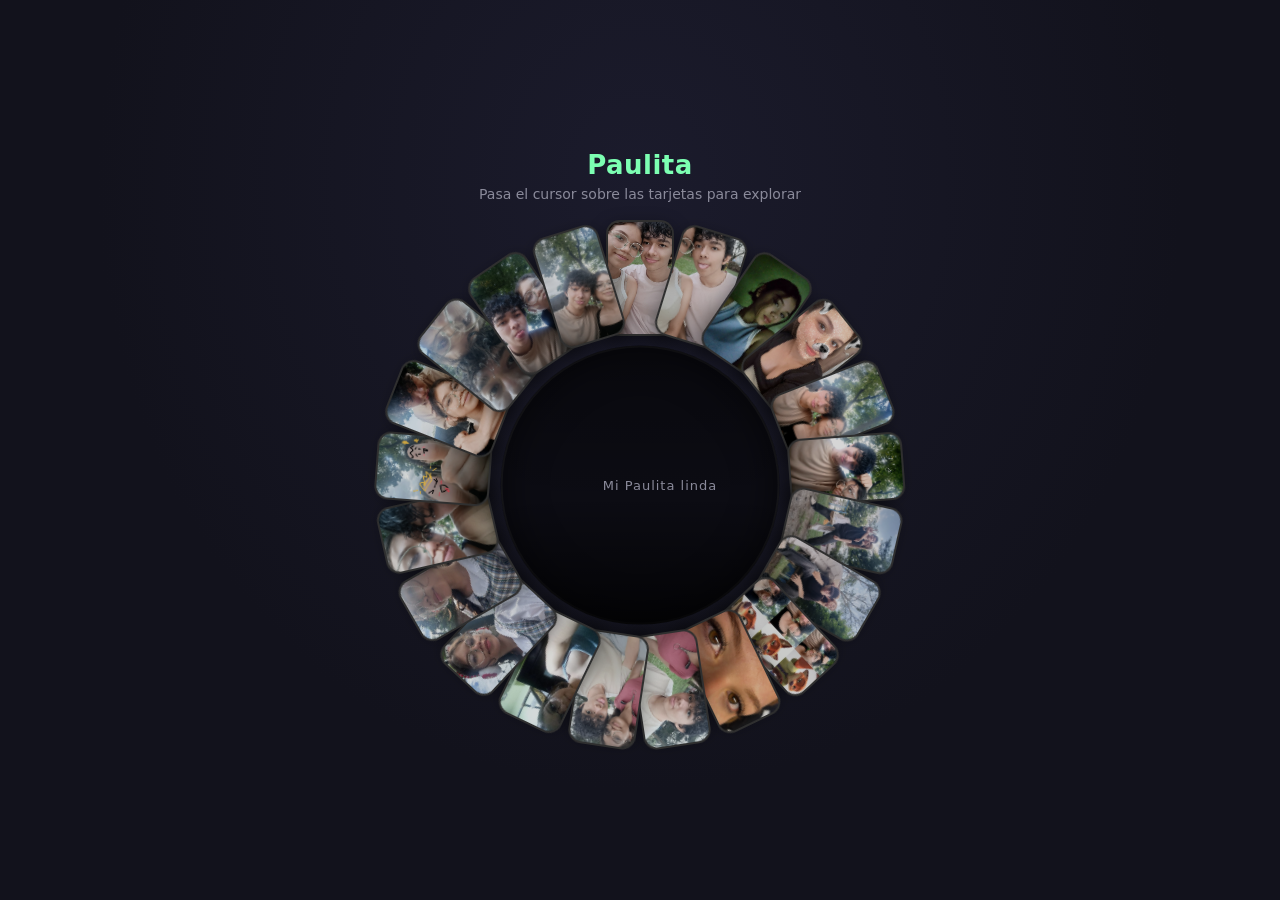
==== index.html @ 3b49a1aa "Primer commit: Estructura del carrusel 3D" ====
<!DOCTYPE html>
<html lang="es">
<head>
<meta charset="UTF-8">
<meta name="viewport" content="width=device-width, initial-scale=1.0">
<title>Paulita</title>
<link rel="stylesheet" href="style.css">
</head>
<body>
 
  <div class="heading">
    <h1>Paulita</h1>
    <p>Pasa el cursor sobre las tarjetas para explorar</p>
  </div>
 
  <div class="wrapper">
    <div class="ring" id="ring"></div>
    <div class="center" id="center">
      <div class="center-img" id="centerImg"></div>
      <div class="center-overlay"></div>
      <div class="center-label" id="centerLabel">
        <span class="title" id="centerTitle"></span>
        <span class="sub" id="centerSub"></span>
      </div>
      <div class="placeholder" id="placeholder">Mi Paulita linda<br></div>
    </div>
  </div>
 
 <div id="modal" class="modal">
    <button class="modal-close" id="modalClose">&times;</button>
    <div class="modal-content">
      <img id="modalImg" src="" alt="Imagen Completa">
      <h2 id="modalTitle">Título</h2>
    </div>
  </div>
  <audio id="bgMusic" src="Oblivion's Mighty Trash - Puro Parcerito  letra.mp3" loop></audio>
  <script src="script.js"></script>
</body>
</html>
---- style.css ----
:root{
    --bg: #12121c;
    --panel: #191926;
    --ring: #0d0d15;
    --accent: #7cffb2;
    --text: #f2f2f5;
    --muted: #8a8a9a;
    
    /* VALORES MODIFICADOS (MÁS GRANDES) */
    --radius: clamp(120px, 23vmin, 280px);
    --item-w: clamp(38px, 7.5vmin, 90px);
    --item-h: clamp(66px, 12.8vmin, 150px);
    --total: 21;
  }
 
  *{ box-sizing: border-box; }
 
  html, body{
    height: 100%;
    margin: 0;
  }
 
  body{
    background: radial-gradient(ellipse at 50% 20%, #1b1b2c 0%, var(--bg) 60%);
    color: var(--text);
    font-family: 'Segoe UI', system-ui, -apple-system, sans-serif;
    display: flex;
    flex-direction: column;
    align-items: center;
    justify-content: center;
    height: 100vh;
    overflow: hidden;
    padding: 12px;
  }
 
  .heading{
    text-align: center;
    z-index: 5;
    pointer-events: none;
    margin-bottom: clamp(8px, 2vmin, 24px);
    flex: 0 0 auto;
  }
 
  .heading h1{
    margin: 0;
    font-size: clamp(18px, 3vmin, 26px);
    letter-spacing: 0.5px;
    color: var(--accent);
    font-weight: 700;
  }
 
  .heading p{
    margin: 6px 0 0;
    color: var(--muted);
    font-size: clamp(11px, 1.6vmin, 14px);
  }
 
  .wrapper{
    position: relative;
    width: calc(var(--radius) * 2 + var(--item-h));
    height: calc(var(--radius) * 2 + var(--item-h));
    display: flex;
    align-items: center;
    justify-content: center;
    perspective: 1400px;
    flex: 0 0 auto;
  }
 
  .ring{
    position: relative;
    width: 100%;
    height: 100%;
    transform-style: preserve-3d;
    animation: spin 40s linear infinite;
  }
 
  .wrapper:hover .ring{
    animation-play-state: paused;
  }
 
  @keyframes spin{
    from{ transform: rotateZ(0deg); }
    to{ transform: rotateZ(360deg); }
  }
 
  .item{
    --i: 0;
    position: absolute;
    top: 50%;
    left: 50%;
    width: var(--item-w);
    height: var(--item-h);
    margin-top: calc(var(--item-h) / -2);
    margin-left: calc(var(--item-w) / -2);
    transform:
      rotate(calc(360deg / var(--total) * var(--i)))
      translateY(calc(var(--radius) * -1));
    border-radius: 14px;
    overflow: hidden;
    cursor: pointer;
    box-shadow: 0 6px 18px rgba(0,0,0,0.45);
    border: 2px solid rgba(255,255,255,0.06);
    transition: transform 0.35s ease, box-shadow 0.35s ease, border-color 0.35s ease;
    background: #222;
  }
 
  .item img{
    width: 100%;
    height: 100%;
    object-fit: cover;
    display: block;
    filter: saturate(0.9) brightness(0.85);
    transition: filter 0.35s ease;
  }
 
  .item:hover{
    transform:
      rotate(calc(360deg / var(--total) * var(--i)))
      translateY(calc(var(--radius) * -1 - 10px))
      scale(1.12);
    box-shadow: 0 10px 30px rgba(124,255,178,0.35);
    border-color: var(--accent);
    z-index: 3;
  }
 
  .item:hover img{
    filter: saturate(1.1) brightness(1);
  }
 
  .center{
    position: absolute;
    top: 50%;
    left: 50%;
    transform: translate(-50%, -50%);
    width: calc(var(--radius) * 2 - var(--item-h) - 20px);
    height: calc(var(--radius) * 2 - var(--item-h) - 20px);
    border-radius: 50%;
    background: var(--ring);
    display: flex;
    align-items: center;
    justify-content: center;
    overflow: hidden;
    box-shadow: inset 0 0 0 2px rgba(255,255,255,0.05), inset 0 0 40px rgba(0,0,0,0.6);
    z-index: 1;
  }
 
  .center-img{
    position: absolute;
    inset: 0;
    background-size: cover;
    background-position: center;
    opacity: 0;
    transition: opacity 0.5s ease, transform 6s ease;
    transform: scale(1.05);
  }
 
  .center-img.active{
    opacity: 1;
    transform: scale(1.15);
  }
 
  .center-overlay{
    position: absolute;
    inset: 0;
    background: linear-gradient(to top, rgba(0,0,0,0.75) 0%, rgba(0,0,0,0.1) 45%, rgba(0,0,0,0.35) 100%);
  }
 
  .center-label{
    position: relative;
    z-index: 2;
    text-align: center;
    padding: 0 20px;
  }
 
  .center-label .title{
    font-size: 15px;
    font-weight: 600;
    color: var(--text);
    opacity: 0;
    transform: translateY(8px);
    transition: opacity 0.35s ease, transform 0.35s ease;
  }
 
  .center-label .title.show{
    opacity: 1;
    transform: translateY(0);
  }
 
  .center-label .sub{
    display: block;
    margin-top: 4px;
    font-size: 11px;
    letter-spacing: 1.5px;
    text-transform: uppercase;
    color: var(--accent);
    opacity: 0;
    transition: opacity 0.35s ease;
  }
 
  .center-label .sub.show{
    opacity: 0.85;
  }
 
  .placeholder{
    position: relative;
    z-index: 2;
    color: var(--muted);
    font-size: 13px;
    letter-spacing: 1px;
    text-align: center;
  }

  .modal {
  position: fixed;
  inset: 0;
  background: rgba(10, 10, 18, 0.92);
  backdrop-filter: blur(8px);
  -webkit-backdrop-filter: blur(8px);
  display: flex;
  align-items: center;
  justify-content: center;
  z-index: 100;
  opacity: 0;
  pointer-events: none;
  transition: opacity 0.4s ease;
  padding: 20px;
}

.modal.open {
  opacity: 1;
  pointer-events: auto;
}

.modal-content {
  max-width: 90vw;
  max-height: 85vh;
  display: flex;
  flex-direction: column;
  align-items: center;
  transform: scale(0.9);
  transition: transform 0.4s cubic-bezier(0.34, 1.56, 0.64, 1);
}

.modal.open .modal-content {
  transform: scale(1);
}

.modal-content img {
  max-width: 100%;
  max-height: 70vh;
  object-fit: contain;
  border-radius: 12px;
  box-shadow: 0 20px 50px rgba(0,0,0,0.6);
  border: 1px solid rgba(255,255,255,0.1);
}

.modal-content h2 {
  margin-top: 16px;
  color: var(--text);
  font-size: clamp(18px, 2.5vmin, 24px);
  text-align: center;
  font-weight: 600;
  letter-spacing: 0.5px;
}

.modal-close {
  position: absolute;
  top: 20px;
  right: 24px;
  background: none;
  border: none;
  color: var(--muted);
  font-size: 38px;
  cursor: pointer;
  transition: color 0.25s, transform 0.25s;
}

.modal-close:hover {
  color: var(--accent);
  transform: scale(1.1);
}

/* Optimización para celulares en horizontal */
@media (max-height: 500px) {
  .modal-content { flex-direction: row; gap: 20px; }
  .modal-content img { max-height: 80vh; }
}
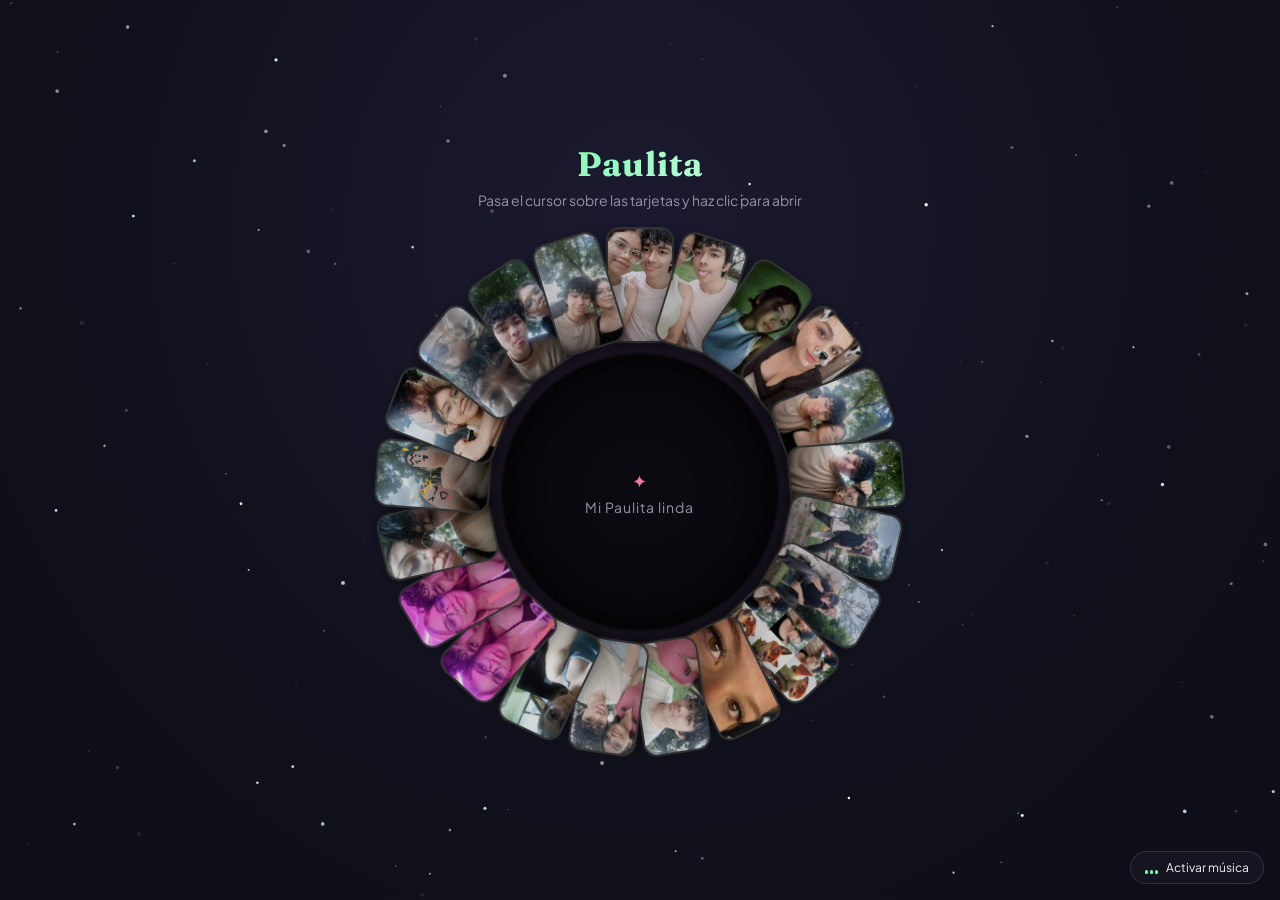
==== commit c7d65097: "añadiendo más detalles al rededor" ====
--- a/index.html
+++ b/index.html
@@ -1,38 +1,66 @@
 <!DOCTYPE html>
 <html lang="es">
 <head>
-<meta charset="UTF-8">
-<meta name="viewport" content="width=device-width, initial-scale=1.0">
-<title>Paulita</title>
-<link rel="stylesheet" href="style.css">
+  <meta charset="UTF-8">
+  <meta name="viewport" content="width=device-width, initial-scale=1.0">
+  <title>Paulita</title>
+  <link rel="preconnect" href="https://fonts.googleapis.com">
+  <link rel="preconnect" href="https://fonts.gstatic.com" crossorigin>
+  <link href="https://fonts.googleapis.com/css2?family=Fraunces:opsz,wght@9..144,600;9..144,700&family=Plus+Jakarta+Sans:wght@400;500;600&display=swap" rel="stylesheet">
+  <link rel="stylesheet" href="style.css">
 </head>
 <body>
- 
+
+  <!-- Fondo de estrellas y capa de corazones -->
+  <canvas id="starfield" aria-hidden="true"></canvas>
+  <div id="heartsContainer" class="hearts-container" aria-hidden="true"></div>
+
   <div class="heading">
     <h1>Paulita</h1>
-    <p>Pasa el cursor sobre las tarjetas para explorar</p>
+    <p>Pasa el cursor sobre las tarjetas y haz clic para abrir</p>
   </div>
- 
+
   <div class="wrapper">
+    <div class="ambient-glow" aria-hidden="true"></div>
     <div class="ring" id="ring"></div>
-    <div class="center" id="center">
+    <div class="center" id="center" title="Haz clic para ampliar">
       <div class="center-img" id="centerImg"></div>
       <div class="center-overlay"></div>
       <div class="center-label" id="centerLabel">
         <span class="title" id="centerTitle"></span>
-        <span class="sub" id="centerSub"></span>
+        <span class="sub" id="centerSub">Toca para ver completa ✨</span>
       </div>
-      <div class="placeholder" id="placeholder">Mi Paulita linda<br></div>
+      <div class="placeholder" id="placeholder">
+        <span class="placeholder-heart">✦</span>
+        <span>Mi Paulita linda</span>
+      </div>
     </div>
   </div>
- 
- <div id="modal" class="modal">
-    <button class="modal-close" id="modalClose">&times;</button>
+
+  <!-- Modal con navegación -->
+  <div id="modal" class="modal">
+    <button class="modal-close" id="modalClose" aria-label="Cerrar">&times;</button>
+    <button class="modal-nav prev" id="modalPrev" aria-label="Anterior">&#10094;</button>
+
     <div class="modal-content">
-      <img id="modalImg" src="" alt="Imagen Completa">
+      <div class="modal-frame">
+        <img id="modalImg" src="" alt="Imagen Completa">
+      </div>
+      <span class="modal-counter" id="modalCounter">1 / 21</span>
       <h2 id="modalTitle">Título</h2>
     </div>
+
+    <button class="modal-nav next" id="modalNext" aria-label="Siguiente">&#10095;</button>
   </div>
+
+  <!-- Control flotante de música -->
+  <button id="musicToggle" class="music-toggle" aria-label="Controlar música">
+    <span class="eq-bars" id="eqBars">
+      <i></i><i></i><i></i>
+    </span>
+    <span class="music-label" id="musicLabel">Activar música</span>
+  </button>
+
   <audio id="bgMusic" src="Oblivion's Mighty Trash - Puro Parcerito  letra.mp3" loop></audio>
   <script src="script.js"></script>
 </body>
--- a/style.css
+++ b/style.css
@@ -1,228 +1,361 @@
-:root{
-    --bg: #12121c;
-    --panel: #191926;
-    --ring: #0d0d15;
-    --accent: #7cffb2;
-    --text: #f2f2f5;
-    --muted: #8a8a9a;
-    
-    /* VALORES MODIFICADOS (MÁS GRANDES) */
-    --radius: clamp(120px, 23vmin, 280px);
-    --item-w: clamp(38px, 7.5vmin, 90px);
-    --item-h: clamp(66px, 12.8vmin, 150px);
-    --total: 21;
-  }
- 
-  *{ box-sizing: border-box; }
- 
-  html, body{
-    height: 100%;
-    margin: 0;
-  }
- 
-  body{
-    background: radial-gradient(ellipse at 50% 20%, #1b1b2c 0%, var(--bg) 60%);
-    color: var(--text);
-    font-family: 'Segoe UI', system-ui, -apple-system, sans-serif;
-    display: flex;
-    flex-direction: column;
-    align-items: center;
-    justify-content: center;
-    height: 100vh;
-    overflow: hidden;
-    padding: 12px;
-  }
- 
-  .heading{
-    text-align: center;
-    z-index: 5;
-    pointer-events: none;
-    margin-bottom: clamp(8px, 2vmin, 24px);
-    flex: 0 0 auto;
-  }
- 
-  .heading h1{
-    margin: 0;
-    font-size: clamp(18px, 3vmin, 26px);
-    letter-spacing: 0.5px;
-    color: var(--accent);
-    font-weight: 700;
-  }
- 
-  .heading p{
-    margin: 6px 0 0;
-    color: var(--muted);
-    font-size: clamp(11px, 1.6vmin, 14px);
-  }
- 
-  .wrapper{
-    position: relative;
-    width: calc(var(--radius) * 2 + var(--item-h));
-    height: calc(var(--radius) * 2 + var(--item-h));
-    display: flex;
-    align-items: center;
-    justify-content: center;
-    perspective: 1400px;
-    flex: 0 0 auto;
-  }
- 
-  .ring{
-    position: relative;
-    width: 100%;
-    height: 100%;
-    transform-style: preserve-3d;
-    animation: spin 40s linear infinite;
-  }
- 
-  .wrapper:hover .ring{
-    animation-play-state: paused;
-  }
- 
-  @keyframes spin{
-    from{ transform: rotateZ(0deg); }
-    to{ transform: rotateZ(360deg); }
-  }
- 
-  .item{
-    --i: 0;
-    position: absolute;
-    top: 50%;
-    left: 50%;
-    width: var(--item-w);
-    height: var(--item-h);
-    margin-top: calc(var(--item-h) / -2);
-    margin-left: calc(var(--item-w) / -2);
-    transform:
-      rotate(calc(360deg / var(--total) * var(--i)))
-      translateY(calc(var(--radius) * -1));
-    border-radius: 14px;
-    overflow: hidden;
-    cursor: pointer;
-    box-shadow: 0 6px 18px rgba(0,0,0,0.45);
-    border: 2px solid rgba(255,255,255,0.06);
-    transition: transform 0.35s ease, box-shadow 0.35s ease, border-color 0.35s ease;
-    background: #222;
-  }
- 
-  .item img{
-    width: 100%;
-    height: 100%;
-    object-fit: cover;
-    display: block;
-    filter: saturate(0.9) brightness(0.85);
-    transition: filter 0.35s ease;
-  }
- 
-  .item:hover{
-    transform:
-      rotate(calc(360deg / var(--total) * var(--i)))
-      translateY(calc(var(--radius) * -1 - 10px))
-      scale(1.12);
-    box-shadow: 0 10px 30px rgba(124,255,178,0.35);
-    border-color: var(--accent);
-    z-index: 3;
-  }
- 
-  .item:hover img{
-    filter: saturate(1.1) brightness(1);
-  }
- 
-  .center{
-    position: absolute;
-    top: 50%;
-    left: 50%;
-    transform: translate(-50%, -50%);
-    width: calc(var(--radius) * 2 - var(--item-h) - 20px);
-    height: calc(var(--radius) * 2 - var(--item-h) - 20px);
-    border-radius: 50%;
-    background: var(--ring);
-    display: flex;
-    align-items: center;
-    justify-content: center;
-    overflow: hidden;
-    box-shadow: inset 0 0 0 2px rgba(255,255,255,0.05), inset 0 0 40px rgba(0,0,0,0.6);
-    z-index: 1;
-  }
- 
-  .center-img{
-    position: absolute;
-    inset: 0;
-    background-size: cover;
-    background-position: center;
-    opacity: 0;
-    transition: opacity 0.5s ease, transform 6s ease;
-    transform: scale(1.05);
-  }
- 
-  .center-img.active{
-    opacity: 1;
-    transform: scale(1.15);
-  }
- 
-  .center-overlay{
-    position: absolute;
-    inset: 0;
-    background: linear-gradient(to top, rgba(0,0,0,0.75) 0%, rgba(0,0,0,0.1) 45%, rgba(0,0,0,0.35) 100%);
-  }
- 
-  .center-label{
-    position: relative;
-    z-index: 2;
-    text-align: center;
-    padding: 0 20px;
-  }
- 
-  .center-label .title{
-    font-size: 15px;
-    font-weight: 600;
-    color: var(--text);
-    opacity: 0;
-    transform: translateY(8px);
-    transition: opacity 0.35s ease, transform 0.35s ease;
-  }
- 
-  .center-label .title.show{
-    opacity: 1;
-    transform: translateY(0);
-  }
- 
-  .center-label .sub{
-    display: block;
-    margin-top: 4px;
-    font-size: 11px;
-    letter-spacing: 1.5px;
-    text-transform: uppercase;
-    color: var(--accent);
-    opacity: 0;
-    transition: opacity 0.35s ease;
-  }
- 
-  .center-label .sub.show{
-    opacity: 0.85;
-  }
- 
-  .placeholder{
-    position: relative;
-    z-index: 2;
-    color: var(--muted);
-    font-size: 13px;
-    letter-spacing: 1px;
-    text-align: center;
-  }
-
-  .modal {
+:root {
+  --bg: #0e0e18;
+  --panel: #191926;
+  --ring: #0d0d15;
+  --accent: #7cffb2;
+  --rose: #ff7aa2;
+  --text: #f4f4f8;
+  --muted: #9494a8;
+
+  --radius: clamp(120px, 23vmin, 280px);
+  --item-w: clamp(38px, 7.5vmin, 90px);
+  --item-h: clamp(66px, 12.8vmin, 150px);
+  --total: 21;
+}
+
+* {
+  box-sizing: border-box;
+}
+
+html, body {
+  height: 100%;
+  margin: 0;
+}
+
+body {
+  background: radial-gradient(ellipse at 50% 25%, #1c1a30 0%, #11111d 55%, var(--bg) 100%);
+  color: var(--text);
+  font-family: 'Plus Jakarta Sans', 'Segoe UI', system-ui, -apple-system, sans-serif;
+  display: flex;
+  flex-direction: column;
+  align-items: center;
+  justify-content: center;
+  height: 100vh;
+  overflow: hidden;
+  padding: 12px;
+  position: relative;
+}
+
+/* Lienzo de estrellas en el fondo */
+#starfield {
   position: fixed;
   inset: 0;
-  background: rgba(10, 10, 18, 0.92);
-  backdrop-filter: blur(8px);
-  -webkit-backdrop-filter: blur(8px);
+  width: 100%;
+  height: 100%;
+  z-index: 0;
+  pointer-events: none;
+}
+
+/* Capa de corazones por encima del modal */
+.hearts-container {
+  position: fixed;
+  inset: 0;
+  z-index: 150;
+  pointer-events: none;
+  overflow: hidden;
+}
+
+.falling-heart {
+  position: absolute;
+  top: -40px;
+  user-select: none;
+  will-change: transform, opacity;
+  animation: heartFall var(--dur, 3.5s) cubic-bezier(0.25, 0.46, 0.45, 0.94) forwards;
+  filter: drop-shadow(0 4px 10px rgba(255, 122, 162, 0.45));
+}
+
+@keyframes heartFall {
+  0% {
+    opacity: 0;
+    transform: translate3d(0, 0, 0) rotate(0deg) scale(0.5);
+  }
+  15% {
+    opacity: 1;
+  }
+  80% {
+    opacity: 0.9;
+  }
+  100% {
+    opacity: 0;
+    transform: translate3d(var(--drift, 30px), 108vh, 0) rotate(var(--rot, 240deg)) scale(var(--scale, 1));
+  }
+}
+
+/* Destellos del cursor */
+.cursor-sparkle {
+  position: fixed;
+  width: 6px;
+  height: 6px;
+  border-radius: 50%;
+  pointer-events: none;
+  z-index: 90;
+  background: radial-gradient(circle, #fff 0%, var(--accent) 60%, transparent 100%);
+  animation: sparkleFade 0.8s ease-out forwards;
+}
+
+@keyframes sparkleFade {
+  0% {
+    opacity: 0.9;
+    transform: translate(-50%, -50%) scale(1);
+  }
+  100% {
+    opacity: 0;
+    transform: translate(-50%, -18px) scale(0.1);
+  }
+}
+
+.heading {
+  text-align: center;
+  z-index: 5;
+  pointer-events: none;
+  margin-bottom: clamp(8px, 2vmin, 24px);
+  flex: 0 0 auto;
+}
+
+.heading h1 {
+  margin: 0;
+  font-family: 'Fraunces', Georgia, serif;
+  font-size: clamp(24px, 3.8vmin, 34px);
+  letter-spacing: 0.8px;
+  background: linear-gradient(120deg, var(--accent) 10%, #d4ffe6 50%, #ff9ebb 90%);
+  background-size: 200% auto;
+  -webkit-background-clip: text;
+  background-clip: text;
+  color: transparent;
+  animation: titleShimmer 6s ease-in-out infinite alternate;
+}
+
+@keyframes titleShimmer {
+  from { background-position: 0% 50%; }
+  to { background-position: 100% 50%; }
+}
+
+.heading p {
+  margin: 6px 0 0;
+  color: var(--muted);
+  font-size: clamp(11px, 1.6vmin, 14px);
+}
+
+.wrapper {
+  position: relative;
+  width: calc(var(--radius) * 2 + var(--item-h));
+  height: calc(var(--radius) * 2 + var(--item-h));
+  display: flex;
+  align-items: center;
+  justify-content: center;
+  perspective: 1400px;
+  flex: 0 0 auto;
+  z-index: 2;
+}
+
+/* Halo suave detrás del anillo */
+.ambient-glow {
+  position: absolute;
+  width: calc(var(--radius) * 1.9);
+  height: calc(var(--radius) * 1.9);
+  border-radius: 50%;
+  background: radial-gradient(circle, rgba(124, 255, 178, 0.12) 0%, rgba(255, 122, 162, 0.07) 45%, transparent 72%);
+  filter: blur(18px);
+  animation: breatheGlow 5s ease-in-out infinite alternate;
+  pointer-events: none;
+  z-index: 0;
+}
+
+@keyframes breatheGlow {
+  from { transform: scale(0.95); opacity: 0.7; }
+  to { transform: scale(1.06); opacity: 1; }
+}
+
+.ring {
+  position: relative;
+  width: 100%;
+  height: 100%;
+  transform-style: preserve-3d;
+  animation: spin 42s linear infinite;
+  z-index: 2;
+}
+
+.wrapper:hover .ring {
+  animation-play-state: paused;
+}
+
+@keyframes spin {
+  from { transform: rotateZ(0deg); }
+  to { transform: rotateZ(360deg); }
+}
+
+.item {
+  --i: 0;
+  position: absolute;
+  top: 50%;
+  left: 50%;
+  width: var(--item-w);
+  height: var(--item-h);
+  margin-top: calc(var(--item-h) / -2);
+  margin-left: calc(var(--item-w) / -2);
+  transform:
+    rotate(calc(360deg / var(--total) * var(--i)))
+    translateY(calc(var(--radius) * -1));
+  border-radius: 14px;
+  overflow: hidden;
+  cursor: pointer;
+  box-shadow: 0 6px 18px rgba(0, 0, 0, 0.5);
+  border: 2px solid rgba(255, 255, 255, 0.08);
+  transition: transform 0.35s ease, box-shadow 0.35s ease, border-color 0.35s ease;
+  background: #222;
+}
+
+.item img {
+  width: 100%;
+  height: 100%;
+  object-fit: cover;
+  display: block;
+  filter: saturate(0.9) brightness(0.85);
+  transition: filter 0.35s ease;
+}
+
+.item:hover {
+  transform:
+    rotate(calc(360deg / var(--total) * var(--i)))
+    translateY(calc(var(--radius) * -1 - 12px))
+    scale(1.14);
+  box-shadow: 0 10px 28px rgba(124, 255, 178, 0.38), 0 0 16px rgba(255, 122, 162, 0.25);
+  border-color: var(--accent);
+  z-index: 4;
+}
+
+.item:hover img {
+  filter: saturate(1.12) brightness(1.02);
+}
+
+.center {
+  position: absolute;
+  top: 50%;
+  left: 50%;
+  transform: translate(-50%, -50%);
+  width: calc(var(--radius) * 2 - var(--item-h) - 20px);
+  height: calc(var(--radius) * 2 - var(--item-h) - 20px);
+  border-radius: 50%;
+  background: var(--ring);
+  display: flex;
+  align-items: center;
+  justify-content: center;
+  overflow: hidden;
+  cursor: pointer;
+  box-shadow:
+    inset 0 0 0 2px rgba(255, 255, 255, 0.07),
+    inset 0 0 40px rgba(0, 0, 0, 0.65),
+    0 0 30px rgba(0, 0, 0, 0.5);
+  z-index: 3;
+  transition: box-shadow 0.4s ease;
+}
+
+.center:hover {
+  box-shadow:
+    inset 0 0 0 2px rgba(124, 255, 178, 0.35),
+    inset 0 0 40px rgba(0, 0, 0, 0.55),
+    0 0 35px rgba(124, 255, 178, 0.18);
+}
+
+.center-img {
+  position: absolute;
+  inset: 0;
+  background-size: cover;
+  background-position: center;
+  opacity: 0;
+  transition: opacity 0.5s ease, transform 6s ease;
+  transform: scale(1.05);
+}
+
+.center-img.active {
+  opacity: 1;
+  transform: scale(1.15);
+}
+
+.center-overlay {
+  position: absolute;
+  inset: 0;
+  background: radial-gradient(circle, rgba(0, 0, 0, 0.22) 20%, rgba(0, 0, 0, 0.72) 100%);
+}
+
+.center-label {
+  position: relative;
+  z-index: 2;
+  text-align: center;
+  padding: 0 22px;
+}
+
+.center-label .title {
+  display: block;
+  font-size: clamp(13px, 1.8vmin, 16px);
+  line-height: 1.4;
+  font-weight: 600;
+  color: var(--text);
+  text-shadow: 0 2px 10px rgba(0, 0, 0, 0.85);
+  opacity: 0;
+  transform: translateY(8px);
+  transition: opacity 0.35s ease, transform 0.35s ease;
+}
+
+.center-label .title.show {
+  opacity: 1;
+  transform: translateY(0);
+}
+
+.center-label .sub {
+  display: block;
+  margin-top: 8px;
+  font-size: 10px;
+  letter-spacing: 1.4px;
+  text-transform: uppercase;
+  color: var(--accent);
+  opacity: 0;
+  transition: opacity 0.35s ease;
+}
+
+.center-label .sub.show {
+  opacity: 0.9;
+}
+
+.placeholder {
+  position: absolute;
+  z-index: 2;
+  color: var(--muted);
+  font-size: 14px;
+  letter-spacing: 1px;
+  text-align: center;
+  display: flex;
+  flex-direction: column;
+  align-items: center;
+  gap: 6px;
+  transition: opacity 0.35s ease;
+}
+
+.placeholder-heart {
+  color: var(--rose);
+  font-size: 18px;
+  animation: pulseIcon 2s ease-in-out infinite;
+}
+
+@keyframes pulseIcon {
+  0%, 100% { transform: scale(1); opacity: 0.75; }
+  50% { transform: scale(1.25); opacity: 1; }
+}
+
+/* Modal */
+.modal {
+  position: fixed;
+  inset: 0;
+  background: rgba(8, 8, 16, 0.9);
+  backdrop-filter: blur(10px);
+  -webkit-backdrop-filter: blur(10px);
   display: flex;
   align-items: center;
   justify-content: center;
   z-index: 100;
   opacity: 0;
   pointer-events: none;
-  transition: opacity 0.4s ease;
+  transition: opacity 0.35s ease;
   padding: 20px;
 }
 
@@ -232,12 +365,12 @@
 }
 
 .modal-content {
-  max-width: 90vw;
-  max-height: 85vh;
+  max-width: 82vw;
+  max-height: 86vh;
   display: flex;
   flex-direction: column;
   align-items: center;
-  transform: scale(0.9);
+  transform: scale(0.92);
   transition: transform 0.4s cubic-bezier(0.34, 1.56, 0.64, 1);
 }
 
@@ -245,43 +378,138 @@
   transform: scale(1);
 }
 
+.modal-frame {
+  position: relative;
+  border-radius: 16px;
+  padding: 4px;
+  background: linear-gradient(135deg, rgba(124, 255, 178, 0.45), rgba(255, 122, 162, 0.45));
+  box-shadow: 0 22px 55px rgba(0, 0, 0, 0.7), 0 0 35px rgba(255, 122, 162, 0.15);
+}
+
 .modal-content img {
+  display: block;
   max-width: 100%;
-  max-height: 70vh;
+  max-height: 66vh;
   object-fit: contain;
-  border-radius: 12px;
-  box-shadow: 0 20px 50px rgba(0,0,0,0.6);
-  border: 1px solid rgba(255,255,255,0.1);
+  border-radius: 13px;
+  background: #0d0d15;
+}
+
+.modal-counter {
+  margin-top: 12px;
+  font-size: 12px;
+  letter-spacing: 2px;
+  color: var(--accent);
+  opacity: 0.85;
 }
 
 .modal-content h2 {
-  margin-top: 16px;
+  margin: 8px 0 0;
+  max-width: 620px;
   color: var(--text);
-  font-size: clamp(18px, 2.5vmin, 24px);
+  font-size: clamp(16px, 2.3vmin, 22px);
+  line-height: 1.45;
   text-align: center;
-  font-weight: 600;
-  letter-spacing: 0.5px;
+  font-weight: 500;
 }
 
 .modal-close {
   position: absolute;
-  top: 20px;
+  top: 18px;
   right: 24px;
   background: none;
   border: none;
   color: var(--muted);
   font-size: 38px;
+  line-height: 1;
   cursor: pointer;
   transition: color 0.25s, transform 0.25s;
 }
 
 .modal-close:hover {
-  color: var(--accent);
-  transform: scale(1.1);
-}
-
-/* Optimización para celulares en horizontal */
+  color: var(--rose);
+  transform: scale(1.12);
+}
+
+.modal-nav {
+  position: absolute;
+  top: 50%;
+  transform: translateY(-50%);
+  width: 44px;
+  height: 44px;
+  border-radius: 50%;
+  border: 1px solid rgba(255, 255, 255, 0.14);
+  background: rgba(25, 25, 38, 0.75);
+  color: var(--text);
+  font-size: 20px;
+  cursor: pointer;
+  display: flex;
+  align-items: center;
+  justify-content: center;
+  transition: background 0.25s, border-color 0.25s, transform 0.25s;
+}
+
+.modal-nav:hover {
+  background: rgba(124, 255, 178, 0.18);
+  border-color: var(--accent);
+  transform: translateY(-50%) scale(1.08);
+}
+
+.modal-nav.prev { left: clamp(10px, 3vw, 32px); }
+.modal-nav.next { right: clamp(10px, 3vw, 32px); }
+
+/* Botón flotante de música */
+.music-toggle {
+  position: fixed;
+  bottom: 16px;
+  right: 16px;
+  z-index: 80;
+  display: flex;
+  align-items: center;
+  gap: 8px;
+  padding: 8px 14px;
+  border-radius: 999px;
+  border: 1px solid rgba(255, 255, 255, 0.12);
+  background: rgba(25, 25, 38, 0.75);
+  backdrop-filter: blur(8px);
+  color: var(--text);
+  font-family: inherit;
+  font-size: 12px;
+  cursor: pointer;
+  transition: border-color 0.25s, transform 0.25s, background 0.25s;
+}
+
+.music-toggle:hover {
+  border-color: var(--accent);
+  transform: translateY(-2px);
+}
+
+.eq-bars {
+  display: inline-flex;
+  align-items: flex-end;
+  gap: 2px;
+  height: 12px;
+}
+
+.eq-bars i {
+  display: block;
+  width: 3px;
+  height: 4px;
+  border-radius: 2px;
+  background: var(--accent);
+  transition: height 0.2s;
+}
+
+.music-toggle.playing .eq-bars i:nth-child(1) { animation: eqBounce 0.7s ease-in-out infinite; }
+.music-toggle.playing .eq-bars i:nth-child(2) { animation: eqBounce 0.5s ease-in-out infinite 0.15s; }
+.music-toggle.playing .eq-bars i:nth-child(3) { animation: eqBounce 0.8s ease-in-out infinite 0.3s; }
+
+@keyframes eqBounce {
+  0%, 100% { height: 4px; }
+  50% { height: 12px; }
+}
+
 @media (max-height: 500px) {
   .modal-content { flex-direction: row; gap: 20px; }
-  .modal-content img { max-height: 80vh; }
+  .modal-content img { max-height: 78vh; }
 }
